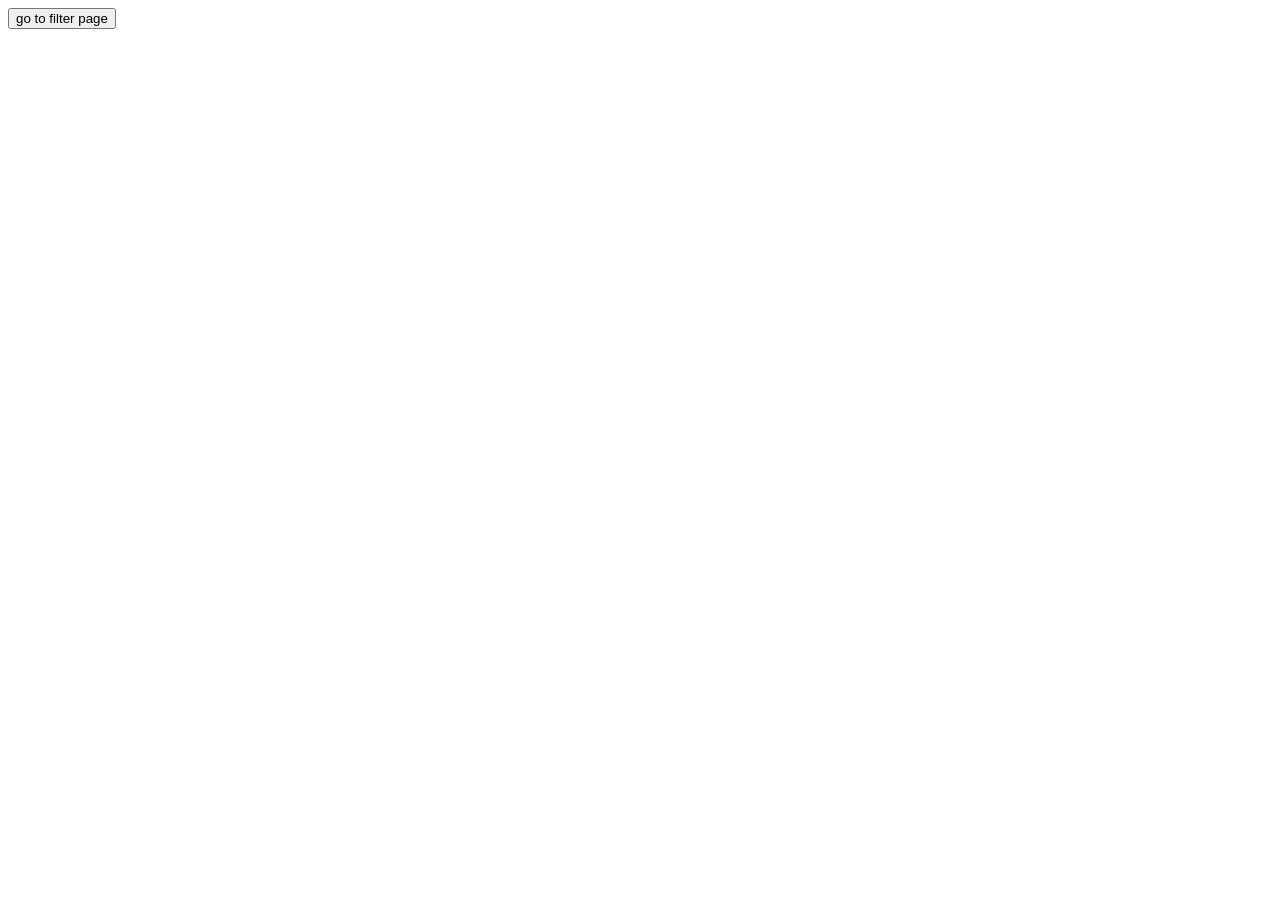
==== events.html @ e4e0247c "Complete Meetup main page" ====
<!doctype html>
<html lang="en">
  <head>
    <meta charset="UTF-8" />
    <meta name="viewport" content="width=device-width, initial-scale=1.0" />
    <title>Main Page</title>
  </head>
  <body>
    <!-- <a href="/filterPage.html">Go to filter page</a> -->
    <button>go to filter page</button>
    <script src="scripts/script.js"></script>
  </body>
</html>
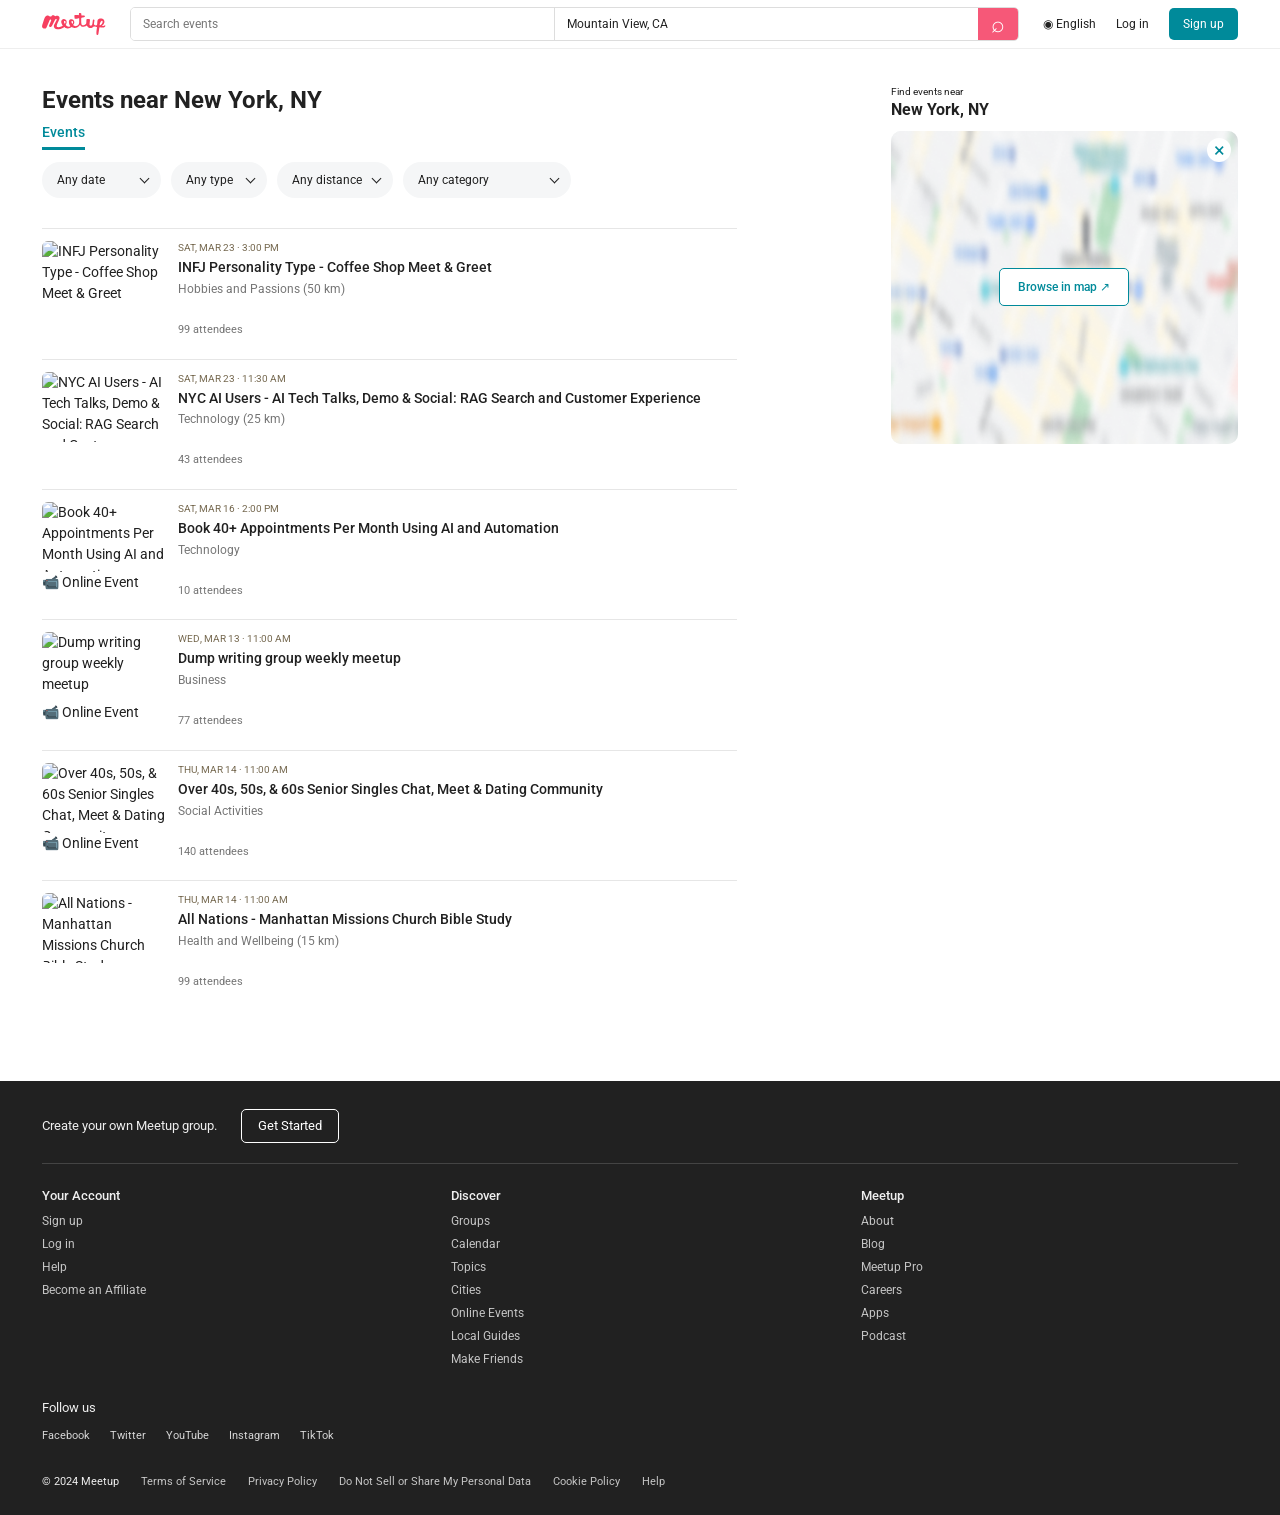
==== commit a0935c2f: "Fix events page and restore event cards" ====
--- a/events.html
+++ b/events.html
@@ -3,11 +3,226 @@
   <head>
     <meta charset="UTF-8" />
     <meta name="viewport" content="width=device-width, initial-scale=1.0" />
-    <title>Main Page</title>
+
+    <title>Events near New York, NY | Meetup</title>
+
+    <!-- Google Fonts -->
+    <link rel="preconnect" href="https://fonts.googleapis.com" />
+    <link rel="preconnect" href="https://fonts.gstatic.com" crossorigin />
+
+    <link
+      href="https://fonts.googleapis.com/css2?family=Roboto:wght@400;500;700&display=swap"
+      rel="stylesheet"
+    />
+
+    <!-- CSS -->
+    <link rel="stylesheet" href="./styles/events.css" />
   </head>
+
   <body>
-    <!-- <a href="/filterPage.html">Go to filter page</a> -->
-    <button>go to filter page</button>
-    <script src="scripts/script.js"></script>
+    <!-- HEADER -->
+
+    <header class="header">
+      <div class="header__container">
+        <a href="./index.html" class="header__logo">
+          <img src="./images/page1/Logo.svg" alt="Meetup" />
+        </a>
+
+        <form class="header__search" role="search">
+          <label class="search__field">
+            <span class="visually-hidden">Search events</span>
+            <input type="search" name="search" placeholder="Search events" />
+          </label>
+
+          <label class="search__field search__field--location">
+            <span class="visually-hidden">Location</span>
+            <input type="text" name="location" value="Mountain View, CA" />
+          </label>
+
+          <button class="search__button" type="submit" aria-label="Search">
+            ⌕
+          </button>
+        </form>
+
+        <nav class="header__actions" aria-label="User navigation">
+          <button class="header__language" type="button">◉ English</button>
+          <a href="#" class="header__login">Log in</a>
+          <a href="#" class="header__signup">Sign up</a>
+        </nav>
+      </div>
+    </header>
+
+    <!-- MAIN -->
+
+    <main class="events-page">
+      <div class="events-layout">
+        <!-- EVENTS CONTENT -->
+
+        <section class="events-content" aria-labelledby="events-title">
+          <h1 id="events-title">Events near New York, NY</h1>
+
+          <a href="#events-list" class="events-content__tab">Events</a>
+
+          <!-- FILTERS -->
+
+          <form class="filters" id="events-filters">
+            <label class="filter">
+              <span class="visually-hidden">Filter by date</span>
+
+              <select name="date" id="filter-date">
+                <option value="any">Any date</option>
+                <option value="today">Today</option>
+                <option value="tomorrow">Tomorrow</option>
+                <option value="week">This week</option>
+                <option value="weekend">This weekend</option>
+              </select>
+            </label>
+
+            <label class="filter">
+              <span class="visually-hidden">Filter by event type</span>
+
+              <select name="type" id="filter-type">
+                <option value="any">Any type</option>
+                <option value="in-person">In person</option>
+                <option value="online">Online</option>
+              </select>
+            </label>
+
+            <label class="filter">
+              <span class="visually-hidden">Filter by distance</span>
+
+              <select name="distance" id="filter-distance">
+                <option value="any">Any distance</option>
+                <option value="5">Up to 5 km</option>
+                <option value="10">Up to 10 km</option>
+                <option value="25">Up to 25 km</option>
+                <option value="50">Up to 50 km</option>
+              </select>
+            </label>
+
+            <label class="filter">
+              <span class="visually-hidden">Filter by category</span>
+
+              <select name="category" id="filter-category">
+                <option value="any">Any category</option>
+                <option value="Hobbies and Passions">
+                  Hobbies and Passions
+                </option>
+                <option value="Technology">Technology</option>
+                <option value="Social Activities">Social Activities</option>
+                <option value="Business">Business</option>
+                <option value="Health and Wellbeing">
+                  Health and Wellbeing
+                </option>
+              </select>
+            </label>
+          </form>
+
+          <!-- EVENT CARDS: GENERATED BY JAVASCRIPT -->
+
+          <div class="events-list" id="events-list"></div>
+
+          <p id="no-events" class="events-list__empty" hidden>
+            No events found. Try changing your filters.
+          </p>
+        </section>
+
+        <!-- MAP -->
+
+        <aside class="events-map" aria-label="Map">
+          <p class="events-map__eyebrow">Find events near</p>
+
+          <h2>New York, NY</h2>
+
+          <div class="events-map__preview">
+            <img
+              src="./images/page2/map-thumbnail.png.png"
+              alt="Map showing the event area"
+            />
+
+            <button
+              class="events-map__close"
+              type="button"
+              aria-label="Close map"
+            >
+              ×
+            </button>
+
+            <button class="events-map__browse" type="button">
+              Browse in map ↗
+            </button>
+          </div>
+        </aside>
+      </div>
+    </main>
+
+    <!-- FOOTER -->
+
+    <footer class="footer">
+      <div class="footer__container">
+        <div class="footer__top">
+          <p>Create your own Meetup group.</p>
+          <a href="#" class="footer__button">Get Started</a>
+        </div>
+
+        <div class="footer__divider"></div>
+
+        <div class="footer__columns">
+          <div class="footer__column">
+            <h2>Your Account</h2>
+            <a href="#">Sign up</a>
+            <a href="#">Log in</a>
+            <a href="#">Help</a>
+            <a href="#">Become an Affiliate</a>
+          </div>
+
+          <div class="footer__column">
+            <h2>Discover</h2>
+            <a href="#">Groups</a>
+            <a href="#">Calendar</a>
+            <a href="#">Topics</a>
+            <a href="#">Cities</a>
+            <a href="#">Online Events</a>
+            <a href="#">Local Guides</a>
+            <a href="#">Make Friends</a>
+          </div>
+
+          <div class="footer__column">
+            <h2>Meetup</h2>
+            <a href="#">About</a>
+            <a href="#">Blog</a>
+            <a href="#">Meetup Pro</a>
+            <a href="#">Careers</a>
+            <a href="#">Apps</a>
+            <a href="#">Podcast</a>
+          </div>
+        </div>
+
+        <div class="footer__social">
+          <p>Follow us</p>
+
+          <div class="footer__social-links">
+            <a href="#" aria-label="Facebook">Facebook</a>
+            <a href="#" aria-label="Twitter">Twitter</a>
+            <a href="#" aria-label="YouTube">YouTube</a>
+            <a href="#" aria-label="Instagram">Instagram</a>
+            <a href="#" aria-label="TikTok">TikTok</a>
+          </div>
+        </div>
+
+        <div class="footer__legal">
+          <span>© 2024 Meetup</span>
+          <a href="#">Terms of Service</a>
+          <a href="#">Privacy Policy</a>
+          <a href="#">Do Not Sell or Share My Personal Data</a>
+          <a href="#">Cookie Policy</a>
+          <a href="#">Help</a>
+        </div>
+      </div>
+    </footer>
+
+    <!-- JAVASCRIPT -->
+
+    <script src="./scripts/script.js"></script>
   </body>
 </html>
--- a/styles/events.css
+++ b/styles/events.css
@@ -0,0 +1,924 @@
+/* =====================================================
+   RESET
+===================================================== */
+
+* {
+  box-sizing: border-box;
+  margin: 0;
+  padding: 0;
+}
+
+:root {
+  --color-text: #212121;
+  --color-muted: #757575;
+  --color-primary: #008a9a;
+  --color-pink: #f65878;
+  --color-light: #f2f8f9;
+  --color-border: #e6e6e6;
+  --color-footer: #212121;
+
+  --container-width: 1196px;
+}
+
+html {
+  scroll-behavior: smooth;
+}
+
+body {
+  font-family: "Roboto", sans-serif;
+  color: var(--color-text);
+  background-color: #ffffff;
+  font-size: 14px;
+  line-height: 1.5;
+}
+
+button,
+input,
+select {
+  font: inherit;
+}
+
+button,
+a,
+select {
+  -webkit-tap-highlight-color: transparent;
+}
+
+a {
+  color: inherit;
+  text-decoration: none;
+}
+
+button {
+  cursor: pointer;
+}
+
+img {
+  display: block;
+  max-width: 100%;
+}
+
+.visually-hidden {
+  position: absolute;
+  width: 1px;
+  height: 1px;
+  padding: 0;
+  margin: -1px;
+  overflow: hidden;
+  clip: rect(0, 0, 0, 0);
+  white-space: nowrap;
+  border: 0;
+}
+
+/* =====================================================
+   HEADER
+===================================================== */
+
+.header {
+  width: 100%;
+  border-bottom: 1px solid #eeeeee;
+  background-color: #ffffff;
+}
+
+.header__container {
+  width: min(var(--container-width), calc(100% - 48px));
+  min-height: 48px;
+  margin: 0 auto;
+
+  display: flex;
+  align-items: center;
+  justify-content: space-between;
+  gap: 24px;
+}
+
+.header__logo {
+  display: flex;
+  align-items: center;
+  flex-shrink: 0;
+}
+
+.header__logo img {
+  width: 64px;
+  height: auto;
+  object-fit: contain;
+}
+
+.header__search {
+  display: flex;
+  align-items: stretch;
+
+  width: min(100%, 440px);
+  height: 34px;
+
+  border: 1px solid #dddddd;
+  border-radius: 5px;
+  overflow: hidden;
+
+  flex: 1;
+}
+
+.search__field {
+  display: flex;
+  align-items: center;
+
+  min-width: 0;
+  flex: 1;
+}
+
+.search__field--location {
+  border-left: 1px solid #dddddd;
+}
+
+.search__field input {
+  width: 100%;
+  min-width: 0;
+  height: 100%;
+
+  padding: 0 12px;
+
+  border: none;
+  outline: none;
+
+  background-color: #ffffff;
+  color: var(--color-text);
+
+  font-size: 12px;
+}
+
+.search__field input::placeholder {
+  color: #777777;
+}
+
+.search__button {
+  width: 40px;
+  flex-shrink: 0;
+
+  border: none;
+  background-color: var(--color-pink);
+  color: #ffffff;
+
+  font-size: 23px;
+  line-height: 1;
+}
+
+.header__actions {
+  display: flex;
+  align-items: center;
+  gap: 20px;
+
+  flex-shrink: 0;
+  font-size: 12px;
+}
+
+.header__language {
+  border: none;
+  background: transparent;
+  color: var(--color-text);
+  white-space: nowrap;
+}
+
+.header__login {
+  white-space: nowrap;
+}
+
+.header__signup {
+  padding: 7px 14px;
+
+  border-radius: 5px;
+  background-color: var(--color-primary);
+  color: #ffffff;
+
+  white-space: nowrap;
+}
+
+/* =====================================================
+   MAIN LAYOUT
+===================================================== */
+
+.events-page {
+  width: 100%;
+}
+
+.events-layout {
+  width: min(var(--container-width), calc(100% - 48px));
+  margin: 0 auto;
+  padding: 36px 0 70px;
+
+  display: grid;
+  grid-template-columns: minmax(0, 2fr) minmax(220px, 1fr);
+  align-items: start;
+  column-gap: clamp(48px, 12vw, 155px);
+}
+
+.events-content {
+  min-width: 0;
+}
+
+.events-content h1 {
+  margin-bottom: 6px;
+
+  font-size: 24px;
+  font-weight: 700;
+  line-height: 1.3;
+}
+
+.events-content__tab {
+  display: inline-block;
+
+  margin-bottom: 12px;
+  padding-bottom: 4px;
+
+  border-bottom: 3px solid var(--color-primary);
+  color: var(--color-primary);
+
+  font-size: 14px;
+  font-weight: 500;
+}
+
+/* =====================================================
+   FILTERS
+===================================================== */
+
+.filters {
+  display: flex;
+  flex-wrap: wrap;
+  align-items: center;
+  gap: 10px;
+
+  margin-bottom: 30px;
+}
+
+.filter {
+  position: relative;
+  display: block;
+}
+
+.filter select {
+  min-height: 36px;
+  max-width: 100%;
+
+  padding: 0 30px 0 14px;
+
+  appearance: none;
+  -webkit-appearance: none;
+
+  border: 1px solid transparent;
+  border-radius: 22px;
+
+  background-color: #f5f6f7;
+  color: var(--color-text);
+
+  font-size: 12px;
+  cursor: pointer;
+}
+
+.filter::after {
+  content: "";
+
+  position: absolute;
+  top: 13px;
+  right: 13px;
+
+  width: 6px;
+  height: 6px;
+
+  border-right: 1.5px solid currentColor;
+  border-bottom: 1.5px solid currentColor;
+
+  transform: rotate(45deg);
+  pointer-events: none;
+}
+
+.filter select:focus-visible {
+  outline: 2px solid var(--color-primary);
+  outline-offset: 2px;
+}
+
+/* =====================================================
+   EVENT LIST
+===================================================== */
+
+.events-list {
+  width: 100%;
+}
+
+.event-card {
+  display: grid;
+  grid-template-columns: 124px minmax(0, 1fr);
+  align-items: start;
+  gap: 12px;
+
+  min-width: 0;
+  padding: 12px 0 20px;
+
+  border-top: 1px solid var(--color-border);
+}
+
+.event-card[hidden] {
+  display: none !important;
+}
+
+.event-card__image-wrapper {
+  position: relative;
+
+  width: 124px;
+  height: 70px;
+
+  flex-shrink: 0;
+}
+
+.event-card__image {
+  width: 100%;
+  height: 100%;
+
+  object-fit: cover;
+
+  border-radius: 6px;
+}
+
+.event-card__content {
+  position: relative;
+  min-width: 0;
+}
+
+.event-card__date {
+  margin-bottom: 3px;
+
+  color: #75684f;
+
+  font-size: 10px;
+  line-height: 1.4;
+  text-transform: uppercase;
+}
+
+.event-card h2 {
+  margin-bottom: 3px;
+
+  font-size: 14px;
+  font-weight: 500;
+  line-height: 1.35;
+
+  overflow-wrap: anywhere;
+}
+
+.event-card__category {
+  color: var(--color-muted);
+  font-size: 12px;
+  line-height: 1.5;
+}
+
+.event-card__attendees {
+  margin-top: 24px;
+
+  color: var(--color-muted);
+  font-size: 11px;
+}
+
+.event-card__spots {
+  color: #e83d62;
+}
+
+/* =====================================================
+   ONLINE EVENT BADGE
+===================================================== */
+
+.online-badge {
+  position: absolute;
+  top: 4px;
+  left: 4px;
+  z-index: 2;
+
+  display: inline-flex;
+  align-items: center;
+  gap: 4px;
+
+  padding: 2px 5px;
+
+  background-color: #ffffff;
+  color: #555555;
+
+  border: 1px solid #dddddd;
+  border-radius: 3px;
+
+  font-size: 10px;
+  font-weight: 400;
+  line-height: 1.2;
+
+  white-space: nowrap;
+}
+
+.online-badge__icon {
+  display: block;
+
+  width: 12px;
+  height: 12px;
+
+  flex-shrink: 0;
+}
+
+/* =====================================================
+   EMPTY RESULTS
+===================================================== */
+
+.events-list__empty {
+  padding: 24px 0;
+
+  color: var(--color-muted);
+  font-size: 14px;
+}
+
+/* =====================================================
+   MAP
+===================================================== */
+
+.events-map {
+  min-width: 0;
+}
+
+.events-map__eyebrow {
+  margin-bottom: 1px;
+
+  font-size: 10px;
+  line-height: 1.4;
+}
+
+.events-map h2 {
+  margin-bottom: 10px;
+
+  font-size: 16px;
+  font-weight: 700;
+  line-height: 1.3;
+}
+
+.events-map__preview {
+  position: relative;
+
+  width: 100%;
+  aspect-ratio: 1 / 0.9;
+
+  overflow: hidden;
+  border-radius: 10px;
+
+  background-color: #f2f5f5;
+}
+
+.events-map__preview > img {
+  width: 100%;
+  height: 100%;
+
+  object-fit: cover;
+}
+
+.events-map__close {
+  position: absolute;
+  top: 7px;
+  right: 7px;
+
+  display: flex;
+  align-items: center;
+  justify-content: center;
+
+  width: 24px;
+  height: 24px;
+
+  border: none;
+  border-radius: 50%;
+
+  background-color: #ffffff;
+  color: var(--color-primary);
+
+  font-size: 20px;
+  line-height: 1;
+}
+
+.events-map__browse {
+  position: absolute;
+  top: 50%;
+  left: 50%;
+
+  transform: translate(-50%, -50%);
+
+  min-width: 130px;
+  padding: 9px 12px;
+
+  border: 1px solid var(--color-primary);
+  border-radius: 5px;
+
+  background-color: #ffffff;
+  color: var(--color-primary);
+
+  font-size: 12px;
+  font-weight: 500;
+  white-space: nowrap;
+}
+
+.events-map__browse:hover {
+  background-color: var(--color-light);
+}
+
+/* =====================================================
+   FOOTER
+===================================================== */
+
+.footer {
+  width: 100%;
+  padding: 28px 0 24px;
+
+  background-color: var(--color-footer);
+  color: #eeeeee;
+}
+
+.footer__container {
+  width: min(var(--container-width), calc(100% - 48px));
+  margin: 0 auto;
+}
+
+.footer__top {
+  display: flex;
+  align-items: center;
+  gap: 24px;
+
+  padding-bottom: 20px;
+
+  font-size: 13px;
+}
+
+.footer__button {
+  display: inline-flex;
+  align-items: center;
+  justify-content: center;
+
+  min-height: 34px;
+  padding: 0 16px;
+
+  border: 1px solid #ffffff;
+  border-radius: 5px;
+
+  color: #ffffff;
+  white-space: nowrap;
+}
+
+.footer__button:hover {
+  background-color: #333333;
+}
+
+.footer__divider {
+  height: 1px;
+  margin-bottom: 22px;
+
+  background-color: #444444;
+}
+
+.footer__columns {
+  display: grid;
+  grid-template-columns: repeat(3, minmax(0, 1fr));
+  gap: 32px;
+}
+
+.footer__column {
+  display: flex;
+  flex-direction: column;
+  align-items: flex-start;
+  gap: 5px;
+
+  font-size: 12px;
+}
+
+.footer__column h2 {
+  margin-bottom: 2px;
+
+  font-size: 13px;
+  font-weight: 500;
+}
+
+.footer__column a {
+  color: #c5c5c5;
+}
+
+.footer__column a:hover {
+  color: #ffffff;
+}
+
+.footer__social {
+  margin-top: 30px;
+}
+
+.footer__social > p {
+  margin-bottom: 10px;
+
+  font-size: 13px;
+}
+
+.footer__social-links {
+  display: flex;
+  flex-wrap: wrap;
+  gap: 20px;
+}
+
+.footer__social-links a {
+  color: #d5d5d5;
+  font-size: 11px;
+}
+
+.footer__social-links a:hover {
+  color: #ffffff;
+}
+
+.footer__legal {
+  display: flex;
+  flex-wrap: wrap;
+  align-items: center;
+  gap: 14px 22px;
+
+  margin-top: 30px;
+
+  color: #c5c5c5;
+  font-size: 11px;
+}
+
+.footer__legal span {
+  color: #eeeeee;
+}
+
+/* =====================================================
+   TABLET
+===================================================== */
+
+@media (max-width: 900px) {
+  .header__container {
+    gap: 14px;
+  }
+
+  .header__actions {
+    gap: 12px;
+  }
+
+  .events-layout {
+    grid-template-columns: minmax(0, 1.7fr) minmax(180px, 1fr);
+    column-gap: 32px;
+  }
+
+  .event-card {
+    grid-template-columns: 110px minmax(0, 1fr);
+    gap: 10px;
+  }
+
+  .event-card__image-wrapper {
+    width: 110px;
+    height: 68px;
+  }
+}
+
+/* =====================================================
+   MOBILE
+===================================================== */
+
+@media (max-width: 600px) {
+  body {
+    font-size: 14px;
+  }
+
+  /* HEADER */
+
+  .header__container {
+    width: calc(100% - 28px);
+    min-height: auto;
+
+    display: grid;
+    grid-template-columns: auto 1fr;
+    gap: 12px;
+
+    padding: 12px 0;
+  }
+
+  .header__logo img {
+    width: 65px;
+  }
+
+  .header__actions {
+    justify-content: flex-end;
+    gap: 12px;
+
+    font-size: 11px;
+  }
+
+  .header__language {
+    font-size: 11px;
+  }
+
+  .header__signup {
+    padding: 6px 9px;
+  }
+
+  .header__search {
+    grid-column: 1 / -1;
+    grid-row: 2;
+
+    width: 100%;
+    max-width: none;
+    height: 38px;
+  }
+
+  .search__field input {
+    padding: 0 9px;
+    font-size: 12px;
+  }
+
+  .search__button {
+    width: 40px;
+  }
+
+  /* MAIN */
+
+  .events-layout {
+    width: calc(100% - 28px);
+
+    display: flex;
+    flex-direction: column;
+    gap: 28px;
+
+    padding: 24px 0 40px;
+  }
+
+  .events-content {
+    width: 100%;
+  }
+
+  .events-content h1 {
+    margin-bottom: 8px;
+    font-size: 23px;
+  }
+
+  .events-content__tab {
+    margin-bottom: 12px;
+  }
+
+  /* FILTERS */
+
+  .filters {
+    gap: 8px;
+    margin-bottom: 22px;
+  }
+
+  .filter select {
+    min-height: 35px;
+    padding-left: 11px;
+    padding-right: 25px;
+
+    font-size: 11px;
+  }
+
+  .filter::after {
+    right: 10px;
+  }
+
+  /* EVENT CARDS */
+
+  .event-card {
+    grid-template-columns: 104px minmax(0, 1fr);
+    gap: 10px;
+
+    padding: 12px 0 18px;
+  }
+
+  .event-card__image-wrapper {
+    width: 104px;
+    height: 76px;
+  }
+
+  .event-card__date {
+    font-size: 9px;
+  }
+
+  .event-card h2 {
+    font-size: 12px;
+    line-height: 1.4;
+  }
+
+  .event-card__category {
+    font-size: 11px;
+  }
+
+  .event-card__attendees {
+    margin-top: 18px;
+    font-size: 10px;
+  }
+
+  .online-badge {
+    top: 4px;
+    left: 4px;
+
+    gap: 3px;
+    padding: 2px 4px;
+
+    font-size: 9px;
+  }
+
+  .online-badge__icon {
+    width: 11px;
+    height: 11px;
+  }
+
+  /* MAP */
+
+  .events-map {
+    width: 100%;
+  }
+
+  .events-map h2 {
+    font-size: 16px;
+  }
+
+  .events-map__preview {
+    max-width: 100%;
+    aspect-ratio: 1.7 / 1;
+  }
+
+  /* FOOTER */
+
+  .footer {
+    padding: 24px 0;
+  }
+
+  .footer__container {
+    width: calc(100% - 28px);
+  }
+
+  .footer__top {
+    align-items: flex-start;
+    flex-wrap: wrap;
+    gap: 12px;
+
+    font-size: 12px;
+  }
+
+  .footer__columns {
+    grid-template-columns: repeat(2, minmax(0, 1fr));
+    gap: 24px 16px;
+  }
+
+  .footer__column {
+    font-size: 12px;
+  }
+
+  .footer__social {
+    margin-top: 28px;
+  }
+
+  .footer__social-links {
+    gap: 14px;
+  }
+
+  .footer__legal {
+    gap: 12px 16px;
+    margin-top: 24px;
+
+    font-size: 10px;
+  }
+}
+
+/* =====================================================
+   SMALL MOBILE
+===================================================== */
+
+@media (max-width: 360px) {
+  .header__container {
+    width: calc(100% - 20px);
+  }
+
+  .header__actions {
+    gap: 8px;
+  }
+
+  .events-layout {
+    width: calc(100% - 20px);
+  }
+
+  .filters {
+    gap: 6px;
+  }
+
+  .filter select {
+    padding-left: 9px;
+    padding-right: 22px;
+    font-size: 10px;
+  }
+
+  .filter::after {
+    right: 8px;
+  }
+
+  .event-card {
+    grid-template-columns: 90px minmax(0, 1fr);
+    gap: 8px;
+  }
+
+  .event-card__image-wrapper {
+    width: 90px;
+    height: 68px;
+  }
+
+  .footer__container {
+    width: calc(100% - 20px);
+  }
+}
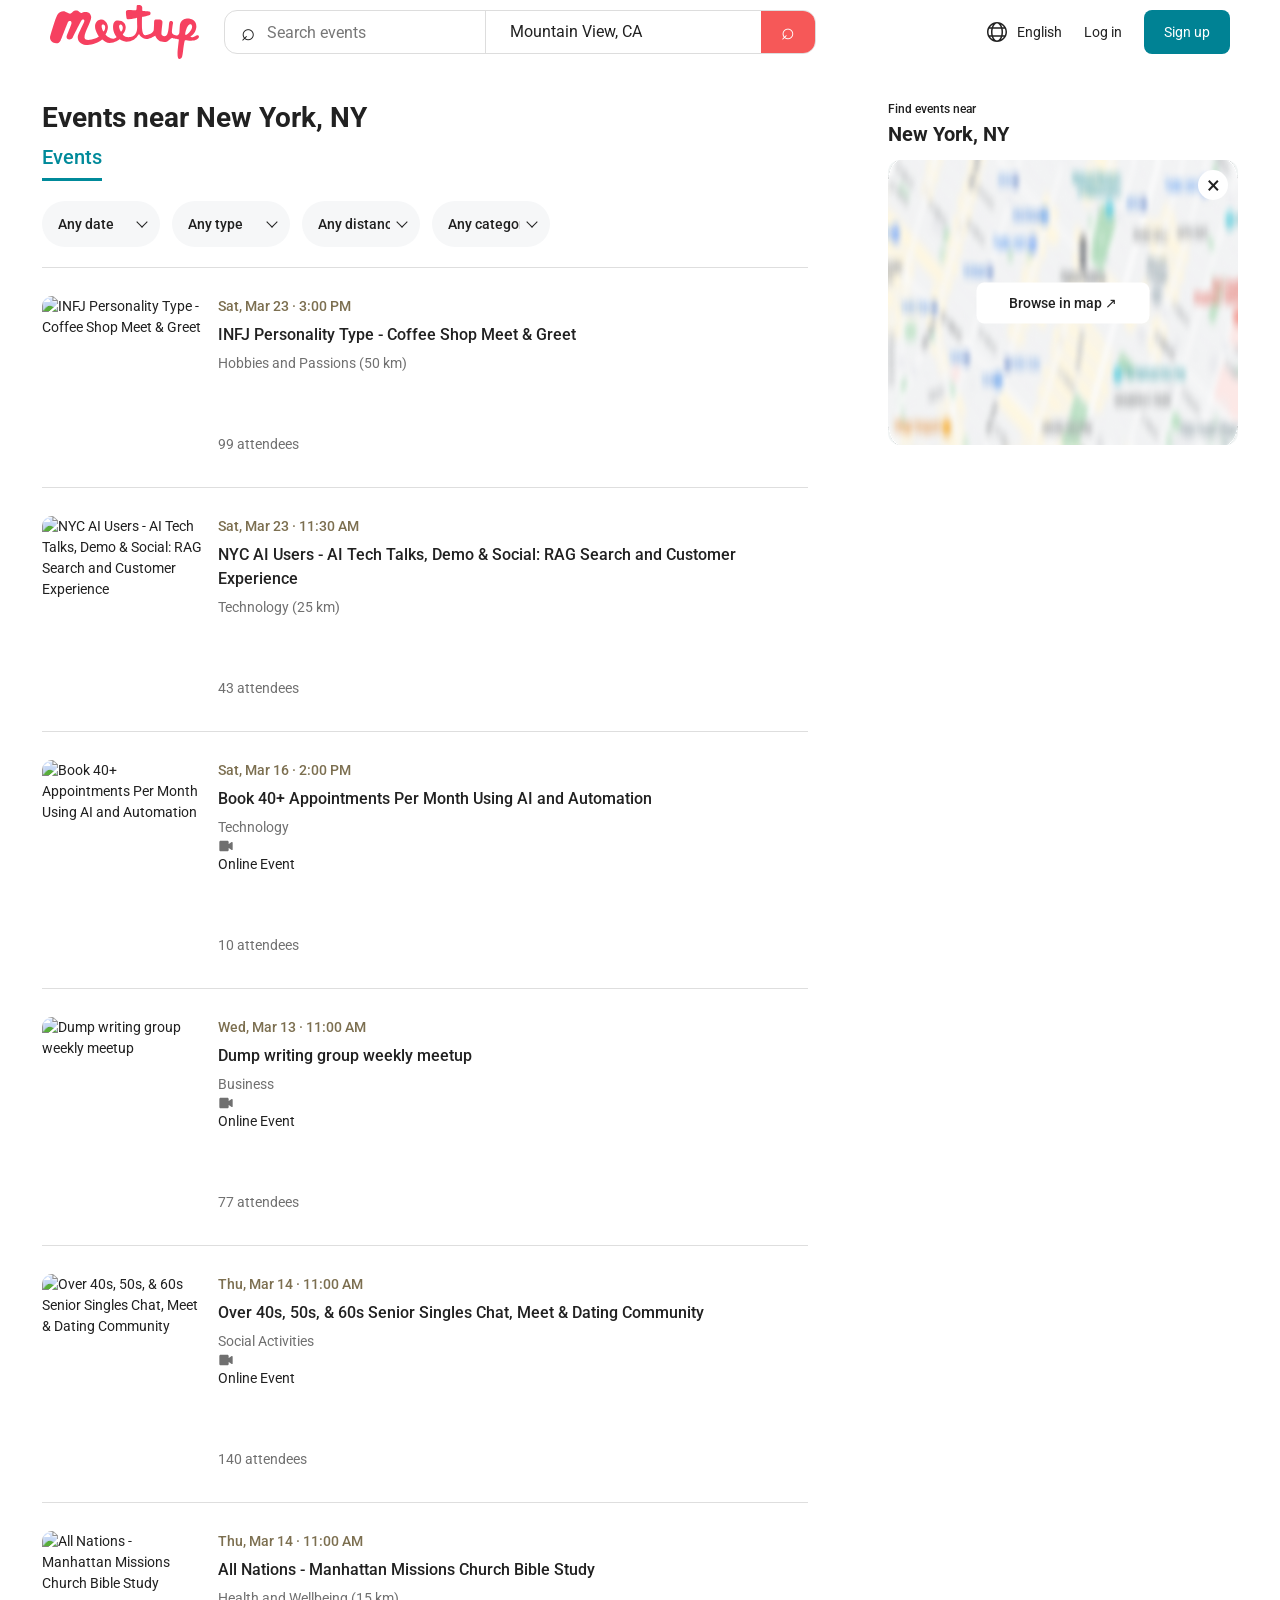
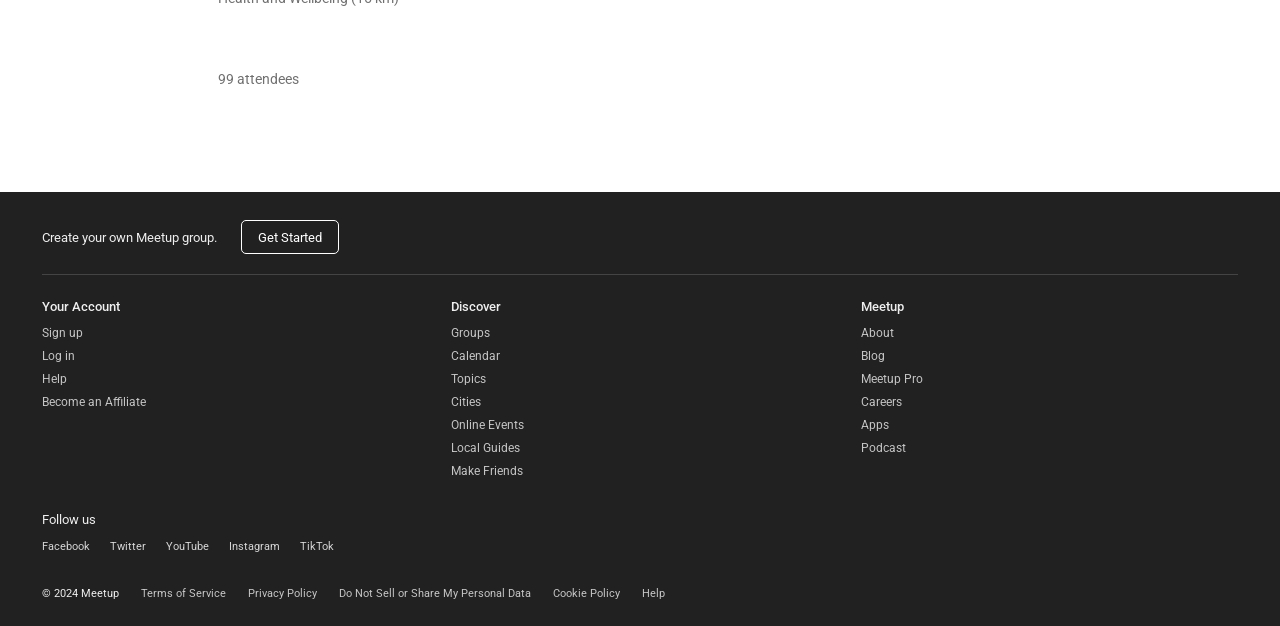
==== commit f3d4ab11: "Fix event filters and responsive layout" ====
--- a/events.html
+++ b/events.html
@@ -20,42 +20,49 @@
   </head>
 
   <body>
-    <!-- HEADER -->
+    <!-- =====================================================
+     HEADER
+====================================================== -->
 
     <header class="header">
-      <div class="header__container">
-        <a href="./index.html" class="header__logo">
+      <div class="container header__container">
+        <!-- Logo -->
+        <a href="./index.html" class="logo">
           <img src="./images/page1/Logo.svg" alt="Meetup" />
         </a>
 
-        <form class="header__search" role="search">
-          <label class="search__field">
-            <span class="visually-hidden">Search events</span>
-            <input type="search" name="search" placeholder="Search events" />
-          </label>
-
-          <label class="search__field search__field--location">
-            <span class="visually-hidden">Location</span>
-            <input type="text" name="location" value="Mountain View, CA" />
-          </label>
-
-          <button class="search__button" type="submit" aria-label="Search">
+        <!-- Search -->
+        <div class="search">
+          <div class="search__events">
+            <span class="search__icon">⌕</span>
+            <input type="text" placeholder="Search events" />
+          </div>
+
+          <div class="search__location">Mountain View, CA</div>
+
+          <button class="search__button" type="button" aria-label="Search">
             ⌕
           </button>
-        </form>
-
-        <nav class="header__actions" aria-label="User navigation">
-          <button class="header__language" type="button">◉ English</button>
-          <a href="#" class="header__login">Log in</a>
-          <a href="#" class="header__signup">Sign up</a>
-        </nav>
+        </div>
+
+        <!-- Header actions -->
+        <div class="header__actions">
+          <button class="header__language" type="button">
+            <img src="./images/icons/World.svg" alt="" class="header__globe" />
+            <span>English</span>
+          </button>
+
+          <button class="login" type="button">Log in</button>
+
+          <a href="./events.html" class="signup">Sign up</a>
+        </div>
       </div>
     </header>
-
     <!-- MAIN -->
 
     <main class="events-page">
       <div class="events-layout">
+        
         <!-- EVENTS CONTENT -->
 
         <section class="events-content" aria-labelledby="events-title">
--- a/styles/events.css
+++ b/styles/events.css
@@ -76,120 +76,217 @@
 
 .header {
   width: 100%;
-  border-bottom: 1px solid #eeeeee;
-  background-color: #ffffff;
+  min-height: 64px;
+  background: #ffffff;
+  border-bottom: none;
 }
 
 .header__container {
-  width: min(var(--container-width), calc(100% - 48px));
-  min-height: 48px;
+  width: calc(100% - 100px);
+  max-width: 1412px;
+  min-height: 64px;
   margin: 0 auto;
 
   display: flex;
   align-items: center;
-  justify-content: space-between;
-  gap: 24px;
-}
-
-.header__logo {
+  gap: 0;
+}
+/* LOGO */
+
+.logo {
   display: flex;
   align-items: center;
   flex-shrink: 0;
-}
-
-.header__logo img {
-  width: 64px;
+  margin-right: 24px;
+}
+
+.logo img {
+  display: block;
+  width: 150px;
   height: auto;
   object-fit: contain;
 }
 
-.header__search {
+/* SEARCH */
+
+.search {
   display: flex;
   align-items: stretch;
 
-  width: min(100%, 440px);
-  height: 34px;
+  flex: 0 0 592px;
+  width: 592px;
+  max-width: 592px;
+  min-width: 0;
+  height: 44px;
+  margin-right: auto;
 
   border: 1px solid #dddddd;
-  border-radius: 5px;
+  border-radius: 13px;
   overflow: hidden;
 
+  background: #ffffff;
+}
+
+/* Search input */
+
+.search__events {
+  display: flex;
+  align-items: center;
+
   flex: 1;
-}
-
-.search__field {
-  display: flex;
-  align-items: center;
-
   min-width: 0;
-  flex: 1;
-}
-
-.search__field--location {
-  border-left: 1px solid #dddddd;
-}
-
-.search__field input {
+  padding: 0 16px;
+  gap: 12px;
+}
+
+.search__icon {
+  flex-shrink: 0;
+  font-size: 24px;
+  line-height: 1;
+}
+
+.search__events input {
   width: 100%;
   min-width: 0;
   height: 100%;
 
-  padding: 0 12px;
-
+  padding: 0;
   border: none;
   outline: none;
 
-  background-color: #ffffff;
-  color: var(--color-text);
-
-  font-size: 12px;
-}
-
-.search__field input::placeholder {
+  font-family: inherit;
+  font-size: 16px;
+  color: #222222;
+  background: transparent;
+}
+
+.search__events input::placeholder {
   color: #777777;
 }
 
+/* Location */
+
+.search__location {
+  display: flex;
+  align-items: center;
+
+  flex: 1;
+  min-width: 0;
+  padding: 0 24px;
+
+  border-left: 1px solid #dddddd;
+
+  font-size: 16px;
+  white-space: nowrap;
+}
+
+/* Pink search button */
+
 .search__button {
-  width: 40px;
+  display: flex;
+  align-items: center;
+  justify-content: center;
+
+  flex: 0 0 54px;
+  width: 54px;
+  height: 100%;
+
+  padding: 0;
+  border: none;
+  border-radius: 0;
+
+  background-color: #f65858;
+  color: #ffffff;
+
+  font-size: 23px;
+  cursor: pointer;
+}
+
+/* HEADER ACTIONS */
+
+.header__actions {
+  display: flex;
+  align-items: center;
+  justify-content: flex-end;
+
+  gap: 22px;
   flex-shrink: 0;
-
+}
+
+/* Language */
+
+.header__language {
+  display: flex;
+  align-items: center;
+  gap: 8px;
+
+  padding: 0;
   border: none;
-  background-color: var(--color-pink);
+
+  background: transparent;
+  color: #222222;
+
+  font-family: inherit;
+  font-size: 14px;
+  white-space: nowrap;
+  cursor: pointer;
+}
+
+.header__globe {
+  display: block;
+  width: 24px;
+  height: 24px;
+  object-fit: contain;
+}
+
+/* Login */
+
+.login {
+  padding: 0;
+  border: none;
+
+  background: transparent;
+  color: #222222;
+
+  font-family: inherit;
+  font-size: 14px;
+  white-space: nowrap;
+  cursor: pointer;
+}
+
+/* Sign up */
+
+.signup {
+  display: flex;
+  align-items: center;
+  justify-content: center;
+
+  min-height: 44px;
+  padding: 0 20px;
+
+  border: none;
+  border-radius: 8px;
+
+  background-color: #008294;
   color: #ffffff;
 
-  font-size: 23px;
-  line-height: 1;
-}
-
-.header__actions {
-  display: flex;
-  align-items: center;
-  gap: 20px;
-
-  flex-shrink: 0;
-  font-size: 12px;
-}
-
-.header__language {
-  border: none;
-  background: transparent;
-  color: var(--color-text);
+  font-family: inherit;
+  font-size: 14px;
+  text-decoration: none;
   white-space: nowrap;
 }
 
-.header__login {
-  white-space: nowrap;
-}
-
-.header__signup {
-  padding: 7px 14px;
-
-  border-radius: 5px;
-  background-color: var(--color-primary);
-  color: #ffffff;
-
-  white-space: nowrap;
-}
+/* HOVER */
+
+.search__button:hover {
+  background-color: #e74757;
+}
+
+.signup:hover {
+  background-color: #006d7c;
+}
+
+/* RESPONSIVE */
 
 /* =====================================================
    MAIN LAYOUT
@@ -200,24 +297,28 @@
 }
 
 .events-layout {
-  width: min(var(--container-width), calc(100% - 48px));
+  width: min(1196px, calc(100% - 48px));
   margin: 0 auto;
   padding: 36px 0 70px;
 
   display: grid;
-  grid-template-columns: minmax(0, 2fr) minmax(220px, 1fr);
+  grid-template-columns: minmax(0, 1fr) 350px;
   align-items: start;
-  column-gap: clamp(48px, 12vw, 155px);
+  column-gap: 80px;
 }
 
 .events-content {
   min-width: 0;
 }
 
+/* =====================================================
+   EVENTS TITLE
+===================================================== */
+
 .events-content h1 {
-  margin-bottom: 6px;
-
-  font-size: 24px;
+  margin: 0 0 8px;
+
+  font-size: 28px;
   font-weight: 700;
   line-height: 1.3;
 }
@@ -225,14 +326,15 @@
 .events-content__tab {
   display: inline-block;
 
-  margin-bottom: 12px;
-  padding-bottom: 4px;
+  margin-bottom: 20px;
+  padding-bottom: 8px;
 
   border-bottom: 3px solid var(--color-primary);
   color: var(--color-primary);
 
-  font-size: 14px;
+  font-size: 20px;
   font-weight: 500;
+  line-height: 1.3;
 }
 
 /* =====================================================
@@ -243,32 +345,36 @@
   display: flex;
   flex-wrap: wrap;
   align-items: center;
-  gap: 10px;
-
-  margin-bottom: 30px;
+  gap: 12px;
+
+  margin-bottom: 20px;
 }
 
 .filter {
   position: relative;
   display: block;
+  flex-shrink: 0;
 }
 
 .filter select {
-  min-height: 36px;
-  max-width: 100%;
-
-  padding: 0 30px 0 14px;
+  width: 118px;
+  height: 46px;
+
+  padding: 0 30px 0 16px;
 
   appearance: none;
   -webkit-appearance: none;
 
-  border: 1px solid transparent;
-  border-radius: 22px;
-
-  background-color: #f5f6f7;
-  color: var(--color-text);
-
-  font-size: 12px;
+  border: none;
+  border-radius: 40px;
+
+  background-color: #f6f7f8;
+  color: #212121;
+
+  font-family: inherit;
+  font-size: 14px;
+  font-weight: 500;
+
   cursor: pointer;
 }
 
@@ -276,11 +382,11 @@
   content: "";
 
   position: absolute;
-  top: 13px;
-  right: 13px;
-
-  width: 6px;
-  height: 6px;
+  top: 17px;
+  right: 14px;
+
+  width: 7px;
+  height: 7px;
 
   border-right: 1.5px solid currentColor;
   border-bottom: 1.5px solid currentColor;
@@ -302,80 +408,80 @@
   width: 100%;
 }
 
+/* Event card */
 .event-card {
   display: grid;
-  grid-template-columns: 124px minmax(0, 1fr);
+  grid-template-columns: 160px minmax(0, 1fr);
   align-items: start;
-  gap: 12px;
-
+  column-gap: 16px;
+  position: relative;
   min-width: 0;
-  padding: 12px 0 20px;
-
-  border-top: 1px solid var(--color-border);
-}
-
-.event-card[hidden] {
-  display: none !important;
-}
-
+  min-height: 0;
+  padding: 28px 0 32px;
+  border-top: 1px solid #dedede;
+  box-sizing: border-box;
+}
+
+/* Event image */
 .event-card__image-wrapper {
   position: relative;
-
-  width: 124px;
-  height: 70px;
-
+  width: 160px;
+  height: 90px;
   flex-shrink: 0;
 }
 
 .event-card__image {
+  display: block;
   width: 100%;
   height: 100%;
 
   object-fit: cover;
-
-  border-radius: 6px;
-}
-
-.event-card__content {
-  position: relative;
-  min-width: 0;
-}
-
+  border-radius: 10px;
+}
+
+/* Date */
 .event-card__date {
-  margin-bottom: 3px;
-
-  color: #75684f;
-
-  font-size: 10px;
-  line-height: 1.4;
-  text-transform: uppercase;
-}
-
-.event-card h2 {
-  margin-bottom: 3px;
-
+  margin: 0 0 6px;
+  color: #7c6f50;
   font-size: 14px;
   font-weight: 500;
-  line-height: 1.35;
-
+  line-height: 1.5;
+}
+
+/* Event title */
+.event-card h2 {
+  margin: 0 0 6px;
+  color: #212121;
+  font-size: 16px;
+  font-weight: 500;
+  line-height: 1.5;
   overflow-wrap: anywhere;
 }
 
+/* Category */
 .event-card__category {
-  color: var(--color-muted);
-  font-size: 12px;
+  margin: 0;
+  color: #707070;
+  font-size: 14px;
+  font-weight: 400;
   line-height: 1.5;
 }
 
+/* Attendees */
 .event-card__attendees {
-  margin-top: 24px;
-
-  color: var(--color-muted);
-  font-size: 11px;
+  display: flex;
+  flex-wrap: wrap;
+  align-items: center;
+  gap: 8px;
+  margin-top: 60px;
+  color: #707070;
+  font-size: 14px;
+  font-weight: 400;
+  line-height: 1.5;
 }
 
 .event-card__spots {
-  color: #e83d62;
+  color: #e32359;
 }
 
 /* =====================================================
@@ -384,24 +490,25 @@
 
 .online-badge {
   position: absolute;
-  top: 4px;
-  left: 4px;
+  top: 8px;
+  left: 8px;
   z-index: 2;
 
   display: inline-flex;
   align-items: center;
-  gap: 4px;
-
-  padding: 2px 5px;
+  gap: 6px;
+
+  min-height: 41px;
+  padding: 0 12px;
 
   background-color: #ffffff;
-  color: #555555;
-
-  border: 1px solid #dddddd;
-  border-radius: 3px;
-
-  font-size: 10px;
-  font-weight: 400;
+  color: #707070;
+
+  border: none;
+  border-radius: 8px;
+
+  font-size: 14px;
+  font-weight: 500;
   line-height: 1.2;
 
   white-space: nowrap;
@@ -410,8 +517,8 @@
 .online-badge__icon {
   display: block;
 
-  width: 12px;
-  height: 12px;
+  width: 18px;
+  height: 18px;
 
   flex-shrink: 0;
 }
@@ -423,7 +530,7 @@
 .events-list__empty {
   padding: 24px 0;
 
-  color: var(--color-muted);
+  color: #707070;
   font-size: 14px;
 }
 
@@ -432,64 +539,78 @@
 ===================================================== */
 
 .events-map {
+  width: 350px;
   min-width: 0;
 }
 
 .events-map__eyebrow {
-  margin-bottom: 1px;
-
-  font-size: 10px;
+  margin-bottom: 2px;
+
+  color: #212121;
+
+  font-size: 12px;
+  font-weight: 500;
+  line-height: 1.5;
+}
+
+.events-map h2 {
+  margin-bottom: 12px;
+
+  color: #212121;
+
+  font-size: 20px;
+  font-weight: 700;
   line-height: 1.4;
-}
-
-.events-map h2 {
-  margin-bottom: 10px;
-
-  font-size: 16px;
-  font-weight: 700;
-  line-height: 1.3;
 }
 
 .events-map__preview {
   position: relative;
 
-  width: 100%;
-  aspect-ratio: 1 / 0.9;
+  width: 350px;
+  height: 285px;
 
   overflow: hidden;
-  border-radius: 10px;
+  border-radius: 12px;
 
   background-color: #f2f5f5;
 }
 
 .events-map__preview > img {
+  display: block;
+
   width: 100%;
   height: 100%;
 
   object-fit: cover;
 }
 
+/* Close map button */
+
 .events-map__close {
   position: absolute;
-  top: 7px;
-  right: 7px;
+  top: 10px;
+  right: 10px;
 
   display: flex;
   align-items: center;
   justify-content: center;
 
-  width: 24px;
-  height: 24px;
+  width: 30px;
+  height: 30px;
+
+  padding: 0;
 
   border: none;
   border-radius: 50%;
 
   background-color: #ffffff;
-  color: var(--color-primary);
-
-  font-size: 20px;
+  color: #212121;
+
+  font-size: 24px;
   line-height: 1;
 }
+
+/* Browse in map button */
 
 .events-map__browse {
   position: absolute;
@@ -498,22 +619,31 @@
 
   transform: translate(-50%, -50%);
 
-  min-width: 130px;
-  padding: 9px 12px;
-
-  border: 1px solid var(--color-primary);
-  border-radius: 5px;
+  width: 173px;
+  min-height: 41px;
+
+  display: flex;
+  align-items: center;
+  justify-content: center;
+  gap: 8px;
+
+  padding: 0 12px;
+
+  border: none;
+  border-radius: 8px;
 
   background-color: #ffffff;
-  color: var(--color-primary);
-
-  font-size: 12px;
+  color: #212121;
+
+  font-size: 14px;
   font-weight: 500;
   white-space: nowrap;
+
+  cursor: pointer;
 }
 
 .events-map__browse:hover {
-  background-color: var(--color-light);
+  background-color: #f6f7f8;
 }
 
 /* =====================================================
@@ -641,284 +771,793 @@
 }
 
 /* =====================================================
-   TABLET
+   RESPONSIVE LAYOUT — TABLET
 ===================================================== */
 
-@media (max-width: 900px) {
+@media (max-width: 1200px) {
   .header__container {
+    width: calc(100% - 64px);
+  }
+
+  .logo img {
+    width: 135px;
+  }
+
+  .search {
+    flex: 0 1 520px;
+    width: 520px;
+    max-width: 520px;
+  }
+
+  .events-layout {
+    width: calc(100% - 64px);
+    grid-template-columns: minmax(0, 1fr) 320px;
+    column-gap: 48px;
+  }
+
+  .events-map {
+    width: 320px;
+  }
+
+  .events-map__preview {
+    width: 320px;
+    height: 260px;
+  }
+}
+
+@media (max-width: 1024px) {
+  .header__container {
+    width: calc(100% - 48px);
+    gap: 16px;
+  }
+
+  .logo {
+    margin-right: 12px;
+  }
+
+  .logo img {
+    width: 120px;
+  }
+
+  .search {
+    flex: 1 1 320px;
+    width: auto;
+    max-width: 440px;
+  }
+
+  .search__location {
+    padding: 0 14px;
+    font-size: 14px;
+  }
+
+  .header__actions {
     gap: 14px;
   }
 
+  .header__globe {
+    width: 20px;
+    height: 20px;
+  }
+
+  .events-layout {
+    width: calc(100% - 48px);
+    grid-template-columns: minmax(0, 1fr) 280px;
+    column-gap: 32px;
+  }
+
+  .events-map {
+    width: 280px;
+  }
+
+  .events-map__preview {
+    width: 280px;
+    height: 228px;
+  }
+
+  .event-card {
+    grid-template-columns: 140px minmax(0, 1fr);
+    column-gap: 14px;
+    padding: 24px 0 28px;
+  }
+
+  .event-card__image-wrapper {
+    width: 140px;
+    height: 79px;
+  }
+}
+
+/* =====================================================
+   RESPONSIVE LAYOUT — MOBILE
+===================================================== */
+
+@media (max-width: 768px) {
+  /* Общие настройки */
+
+  *,
+  *::before,
+  *::after {
+    box-sizing: border-box;
+  }
+
+  html,
+  body {
+    width: 100%;
+    max-width: 100%;
+    margin: 0;
+    overflow-x: hidden;
+  }
+
+  img {
+    max-width: 100%;
+  }
+
+  .container,
+  .events-page,
+  .events-layout,
+  .events-content {
+    width: 100%;
+    max-width: 100%;
+    min-width: 0;
+  }
+
+  /* ================= HEADER ================= */
+
+  .header {
+    border-bottom: none;
+  }
+
+  .header__container {
+    display: grid;
+    grid-template-columns: minmax(0, 1fr) auto;
+    grid-template-rows: auto auto;
+    align-items: center;
+    column-gap: 12px;
+    row-gap: 12px;
+
+    width: calc(100% - 32px);
+    min-height: 0;
+    margin: 0 auto;
+    padding: 8px 0 12px;
+  }
+
+  .logo {
+    grid-column: 1;
+    grid-row: 1;
+    margin-right: 0;
+  }
+
+  .logo,
+  .logo img {
+    display: block;
+    width: 94px;
+    height: 34px;
+  }
+
+  .logo img {
+    object-fit: contain;
+  }
+
   .header__actions {
-    gap: 12px;
-  }
-
-  .events-layout {
-    grid-template-columns: minmax(0, 1.7fr) minmax(180px, 1fr);
-    column-gap: 32px;
-  }
-
-  .event-card {
-    grid-template-columns: 110px minmax(0, 1fr);
-    gap: 10px;
-  }
-
-  .event-card__image-wrapper {
-    width: 110px;
-    height: 68px;
-  }
-}
-
-/* =====================================================
-   MOBILE
-===================================================== */
-
-@media (max-width: 600px) {
-  body {
-    font-size: 14px;
-  }
-
-  /* HEADER */
-
-  .header__container {
-    width: calc(100% - 28px);
-    min-height: auto;
-
-    display: grid;
-    grid-template-columns: auto 1fr;
-    gap: 12px;
-
-    padding: 12px 0;
-  }
-
-  .header__logo img {
-    width: 65px;
-  }
-
-  .header__actions {
+    display: flex;
+    align-items: center;
     justify-content: flex-end;
     gap: 12px;
-
-    font-size: 11px;
+    min-width: 0;
+    margin: 0;
+    grid-column: 2;
+    grid-row: 1;
   }
 
   .header__language {
-    font-size: 11px;
-  }
-
-  .header__signup {
-    padding: 6px 9px;
-  }
-
-  .header__search {
+    display: flex;
+    align-items: center;
+    gap: 5px;
+    padding: 0;
+    border: 0;
+    background: transparent;
+    font-family: inherit;
+    font-size: 12px;
+    white-space: nowrap;
+  }
+
+  .header__globe {
+    width: 17px;
+    height: 17px;
+    object-fit: contain;
+  }
+
+  .login {
+    padding: 0;
+    border: 0;
+    background: transparent;
+    font-family: inherit;
+    font-size: 12px;
+    white-space: nowrap;
+  }
+
+  .signup {
+    display: flex;
+    align-items: center;
+    justify-content: center;
+    min-width: 72px;
+    height: 32px;
+    padding: 0 10px;
+    border-radius: 8px;
+    font-size: 12px;
+    white-space: nowrap;
+  }
+
+  /* Поиск */
+
+  .search {
+    grid-column: 1 / -1;
+    display: flex;
+    width: 100%;
+    max-width: none;
+    min-width: 0;
+    height: 42px;
+    margin: 0;
     grid-column: 1 / -1;
     grid-row: 2;
-
+  }
+
+  .search__events {
+    display: flex;
+    align-items: center;
+    flex: 1 1 auto;
+    width: auto;
+    min-width: 0;
+    height: 42px;
+  }
+
+  .search__icon {
+    flex-shrink: 0;
+    margin: 0 8px 0 12px;
+  }
+
+  .search__events input {
     width: 100%;
-    max-width: none;
-    height: 38px;
-  }
-
-  .search__field input {
-    padding: 0 9px;
-    font-size: 12px;
+    min-width: 0;
+    font-size: 14px;
+  }
+
+  .search__location {
+    display: none;
   }
 
   .search__button {
-    width: 40px;
-  }
-
-  /* MAIN */
+    display: flex;
+    flex: 0 0 42px;
+    align-items: center;
+    justify-content: center;
+    width: 42px;
+    height: 42px;
+    padding: 0;
+    font-size: 20px;
+  }
+
+  /* ================= EVENTS PAGE ================= */
+
+  .events-page {
+  padding: 18px 16px 0;
+}
 
   .events-layout {
-    width: calc(100% - 28px);
-
     display: flex;
     flex-direction: column;
-    gap: 28px;
-
-    padding: 24px 0 40px;
+    gap: 0;
   }
 
   .events-content {
     width: 100%;
+    min-width: 0;
   }
 
   .events-content h1 {
-    margin-bottom: 8px;
-    font-size: 23px;
-  }
+  margin: 0 0 16px;
+  font-size: 25px;
+  line-height: 1.25;
+  font-weight: 700;
+  overflow-wrap: break-word;
+  }
+
+  /* Вкладка Events */
 
   .events-content__tab {
-    margin-bottom: 12px;
-  }
-
-  /* FILTERS */
+    display: inline-flex;
+    align-items: center;
+    min-height: 36px;
+    margin-bottom: 16px;
+    font-size: 20px;
+    line-height: 1.3;
+    font-weight: 500;
+    text-decoration: none;
+  }
+
+  /* ================= FILTERS ================= */
 
   .filters {
+  display: flex;
+  flex-wrap: nowrap;
+  align-items: center;
+  gap: 8px;
+
+  width: 100%;
+  min-width: 0;
+  margin: 0 0 16px;
+  padding: 4px 2px 12px;
+
+  overflow-x: auto;
+  overflow-y: hidden;
+  overscroll-behavior-x: contain;
+  -webkit-overflow-scrolling: touch;
+
+  scrollbar-width: thin;
+  scrollbar-color: #808080 #f6f7f8;
+}
+
+  .filters::-webkit-scrollbar {
+    height: 12px;
+  }
+
+  .filters::-webkit-scrollbar-track {
+    background: #f6f7f8;
+    border-radius: 10px;
+  }
+
+  .filters::-webkit-scrollbar-thumb {
+    background: #808080;
+    border-radius: 10px;
+  }
+
+  .filter {
+    position: relative;
+    display: block;
+    flex: 0 0 118px;
+    width: 118px;
+    min-width: 118px;
+    height: 46px;
+    border-radius: 40px;
+    background-color: #f6f7f8;
+  }
+
+  .filter select {
+    display: block;
+    width: 100%;
+    height: 100%;
+    padding: 0 25px 0 12px;
+
+    appearance: none;
+    -webkit-appearance: none;
+
+    border: none;
+    outline: none;
+    border-radius: 40px;
+    background-color: transparent;
+
+    color: #212121;
+    font-family: inherit;
+    font-size: 14px;
+    font-weight: 500;
+    white-space: nowrap;
+    cursor: pointer;
+  }
+
+  .filter::after {
+    content: "";
+    position: absolute;
+    top: 50%;
+    right: 12px;
+    width: 8px;
+    height: 8px;
+    border-right: 2px solid #212121;
+    border-bottom: 2px solid #212121;
+    transform: translateY(-70%) rotate(45deg);
+    pointer-events: none;
+  }
+
+  /* ================= EVENT LIST ================= */
+
+  .events-list {
+    display: block;
+    width: 100%;
+    min-width: 0;
+  }
+
+  .event-card,
+  .event-card:not([hidden]) {
+    display: grid;
+    grid-template-columns: 98px minmax(0, 1fr);
+    grid-template-rows: auto;
+    align-items: start;
+    column-gap: 12px;
+
+    position: relative;
+    width: 100%;
+    min-width: 0;
+    min-height: 0;
+    margin: 0;
+    padding: 16px 0 20px;
+
+    border-top: 1px solid #dedede;
+  }
+
+  .event-card[hidden] {
+    display: none !important;
+  }
+
+  /* Изображение */
+
+  .event-card__image-wrapper {
+    position: relative;
+    grid-column: 1;
+    grid-row: 1;
+
+    width: 98px;
+    height: 55px;
+    min-width: 0;
+    flex-shrink: 0;
+  }
+
+  .event-card__image {
+    display: block;
+    width: 98px;
+    height: 55px;
+    border-radius: 8px;
+    object-fit: cover;
+  }
+
+  /* Информация о событии */
+
+  .event-card__content {
+    grid-column: 2;
+    grid-row: 1;
+    display: flex;
+    flex-direction: column;
+    align-items: flex-start;
+    min-width: 0;
+    width: 100%;
+  }
+
+  .event-card__date {
+    margin: 0 0 5px;
+    color: #7c6f50;
+    font-size: 9px;
+    font-weight: 500;
+    line-height: 1.4;
+  }
+
+  .event-card h2 {
+    margin: 0 0 5px;
+    color: #212121;
+    font-size: 10px;
+    font-weight: 500;
+    line-height: 1.4;
+    overflow-wrap: break-word;
+  }
+
+  .event-card__category {
+    margin: 0;
+    color: #707070;
+    font-size: 9px;
+    font-weight: 400;
+    line-height: 1.4;
+  }
+
+  /* ================= ONLINE EVENT BADGE ================= */
+
+  .event-card__online-badge {
+    display: inline-flex;
+    flex-direction: row;
+    align-items: center;
+    justify-content: flex-start;
+    align-self: flex-start;
+    gap: 3px;
+
+    width: max-content;
+    max-width: 100%;
+    margin-top: 3px;
+    padding: 0;
+
+    color: #707070;
+    font-size: 7px;
+    font-weight: 500;
+    line-height: 1.2;
+    white-space: nowrap;
+  }
+
+  .event-card__online-badge .event-icon {
+    display: block;
+    flex: 0 0 10px;
+    width: 10px;
+    height: 10px;
+    object-fit: contain;
+  }
+
+  .event-card__online-badge > span {
+    display: inline;
+    white-space: nowrap;
+  }
+
+  /* ================= ATTENDEES ================= */
+
+  .event-card__attendees {
+    grid-column: 2;
+    display: flex;
+    flex-wrap: wrap;
+    align-items: center;
     gap: 8px;
-    margin-bottom: 22px;
-  }
-
-  .filter select {
-    min-height: 35px;
-    padding-left: 11px;
-    padding-right: 25px;
-
-    font-size: 11px;
-  }
-
-  .filter::after {
-    right: 10px;
-  }
-
-  /* EVENT CARDS */
-
-  .event-card {
-    grid-template-columns: 104px minmax(0, 1fr);
-    gap: 10px;
-
-    padding: 12px 0 18px;
-  }
-
-  .event-card__image-wrapper {
-    width: 104px;
-    height: 76px;
-  }
-
-  .event-card__date {
+
+    min-width: 0;
+    margin: 24px 0 0;
+
+    color: #707070;
     font-size: 9px;
-  }
-
-  .event-card h2 {
+    font-weight: 400;
+    line-height: 1.4;
+  }
+
+  .event-card__spots {
+    color: #e32359;
+  }
+
+  /* Сообщение, если событий нет */
+
+  .events-list__empty {
+    margin: 20px 0;
+    font-size: 14px;
+    line-height: 1.5;
+  }
+
+  /* ================= MAP ================= */
+
+  .events-map {
+    display: none !important;
+  }
+
+  /* ================= FOOTER ================= */
+
+  .footer {
+    width: 100%;
+    margin-top: 32px;
+    padding: 24px 16px;
+    background: #212121;
+    color: #ffffff;
+  }
+
+  .footer__container {
+    width: 100%;
+    max-width: 100%;
+    margin: 0;
+    padding: 0;
+  }
+
+  .footer__top {
+    display: flex;
+    flex-direction: column;
+    align-items: flex-start;
+    gap: 20px;
+    padding-bottom: 24px;
+  }
+
+  .footer__top p {
+    margin: 0;
+    font-size: 16px;
+    font-weight: 600;
+    line-height: 1.4;
+  }
+
+  .footer__button {
+    display: flex;
+    align-items: center;
+    justify-content: center;
+    width: 100%;
+    max-width: 192px;
+    min-height: 44px;
+    padding: 8px 16px;
+
+    border: 2px solid #ffffff;
+    border-radius: 6px;
+
+    color: #ffffff;
+    font-size: 16px;
+    font-weight: 600;
+    text-decoration: none;
+  }
+
+  .footer__divider {
+    width: 100%;
+    height: 1px;
+    margin-bottom: 24px;
+    background: #555555;
+  }
+
+  .footer__columns {
+    display: grid;
+    grid-template-columns: repeat(3, minmax(0, 1fr));
+    gap: 12px;
+  }
+
+  .footer__column {
+    display: flex;
+    flex-direction: column;
+    align-items: flex-start;
+    gap: 12px;
+    min-width: 0;
+  }
+
+  .footer__column h2 {
+    margin: 0 0 2px;
+    font-size: 14px;
+    font-weight: 500;
+    line-height: 1.4;
+  }
+
+  .footer__column a {
     font-size: 12px;
     line-height: 1.4;
-  }
-
-  .event-card__category {
-    font-size: 11px;
-  }
-
-  .event-card__attendees {
-    margin-top: 18px;
-    font-size: 10px;
-  }
-
-  .online-badge {
-    top: 4px;
-    left: 4px;
-
-    gap: 3px;
-    padding: 2px 4px;
-
-    font-size: 9px;
-  }
-
-  .online-badge__icon {
-    width: 11px;
-    height: 11px;
-  }
-
-  /* MAP */
-
-  .events-map {
-    width: 100%;
-  }
-
-  .events-map h2 {
-    font-size: 16px;
-  }
-
-  .events-map__preview {
-    max-width: 100%;
-    aspect-ratio: 1.7 / 1;
-  }
-
-  /* FOOTER */
-
-  .footer {
-    padding: 24px 0;
-  }
-
-  .footer__container {
-    width: calc(100% - 28px);
-  }
-
-  .footer__top {
+    overflow-wrap: anywhere;
+  }
+
+  .footer__social {
+    display: flex;
+    flex-direction: column;
     align-items: flex-start;
+    gap: 16px;
+    margin-top: 28px;
+  }
+
+  .footer__social p {
+    margin: 0;
+    font-size: 14px;
+  }
+
+  .footer__social-links {
+    display: flex;
     flex-wrap: wrap;
     gap: 12px;
-
+  }
+
+  .footer__social-links a {
     font-size: 12px;
   }
 
-  .footer__columns {
-    grid-template-columns: repeat(2, minmax(0, 1fr));
-    gap: 24px 16px;
-  }
-
-  .footer__column {
+  .footer__legal {
+    display: flex;
+    flex-direction: column;
+    align-items: flex-start;
+    gap: 12px;
+    margin-top: 28px;
     font-size: 12px;
-  }
-
-  .footer__social {
-    margin-top: 28px;
-  }
-
-  .footer__social-links {
-    gap: 14px;
-  }
-
-  .footer__legal {
-    gap: 12px 16px;
-    margin-top: 24px;
-
-    font-size: 10px;
+    line-height: 1.5;
   }
 }
 
 /* =====================================================
-   SMALL MOBILE
+   RESPONSIVE LAYOUT — SMALL PHONES
 ===================================================== */
 
-@media (max-width: 360px) {
+@media (max-width: 480px) {
   .header__container {
-    width: calc(100% - 20px);
+    width: calc(100% - 24px);
+    column-gap: 8px;
+    row-gap: 10px;
   }
 
   .header__actions {
     gap: 8px;
   }
 
-  .events-layout {
-    width: calc(100% - 20px);
+  .logo,
+  .logo img {
+    width: 88px;
+  }
+
+  .header__language {
+    gap: 4px;
+    font-size: 11px;
+  }
+
+  .header__globe {
+    width: 16px;
+    height: 16px;
+  }
+
+  .signup {
+    min-width: 64px;
+    padding-right: 7px;
+    padding-left: 7px;
+    font-size: 11px;
+  }
+
+  .events-page {
+    padding-right: 12px;
+    padding-left: 12px;
+  }
+
+  .events-content h1 {
+    font-size: 24px;
   }
 
   .filters {
     gap: 6px;
   }
 
-  .filter select {
-    padding-left: 9px;
-    padding-right: 22px;
+  .event-card {
+    column-gap: 10px;
+  }
+
+  .footer {
+    padding-right: 12px;
+    padding-left: 12px;
+  }
+}
+
+@media (max-width: 360px) {
+  .header__container,
+  .events-layout,
+  .footer__container {
+    width: calc(100% - 20px);
+  }
+
+  .header__container {
+    column-gap: 6px;
+  }
+
+  .header__actions {
+    gap: 6px;
+  }
+
+  .logo,
+  .logo img {
+    width: 82px;
+  }
+
+  .header__language {
     font-size: 10px;
   }
 
-  .filter::after {
-    right: 8px;
+  .signup {
+    min-width: 60px;
+    padding-right: 5px;
+    padding-left: 5px;
+    font-size: 10px;
+  }
+
+  .events-page {
+    padding-right: 10px;
+    padding-left: 10px;
+  }
+
+  .events-content h1 {
+    font-size: 22px;
   }
 
   .event-card {
     grid-template-columns: 90px minmax(0, 1fr);
-    gap: 8px;
-  }
-
-  .event-card__image-wrapper {
+    column-gap: 8px;
+  }
+
+  .event-card__image-wrapper,
+  .event-card__image {
     width: 90px;
-    height: 68px;
-  }
-
-  .footer__container {
-    width: calc(100% - 20px);
-  }
-}
+  }
+
+  .event-card__image-wrapper,
+  .event-card__image {
+    height: 51px;
+  }
+
+  .event-card__date {
+    font-size: 8px;
+  }
+
+  .footer__columns {
+    column-gap: 8px;
+  }
+}
+
+/* Исправление скрытия карточек при фильтрации */
+.event-card[hidden] {
+  display: none !important;
+}
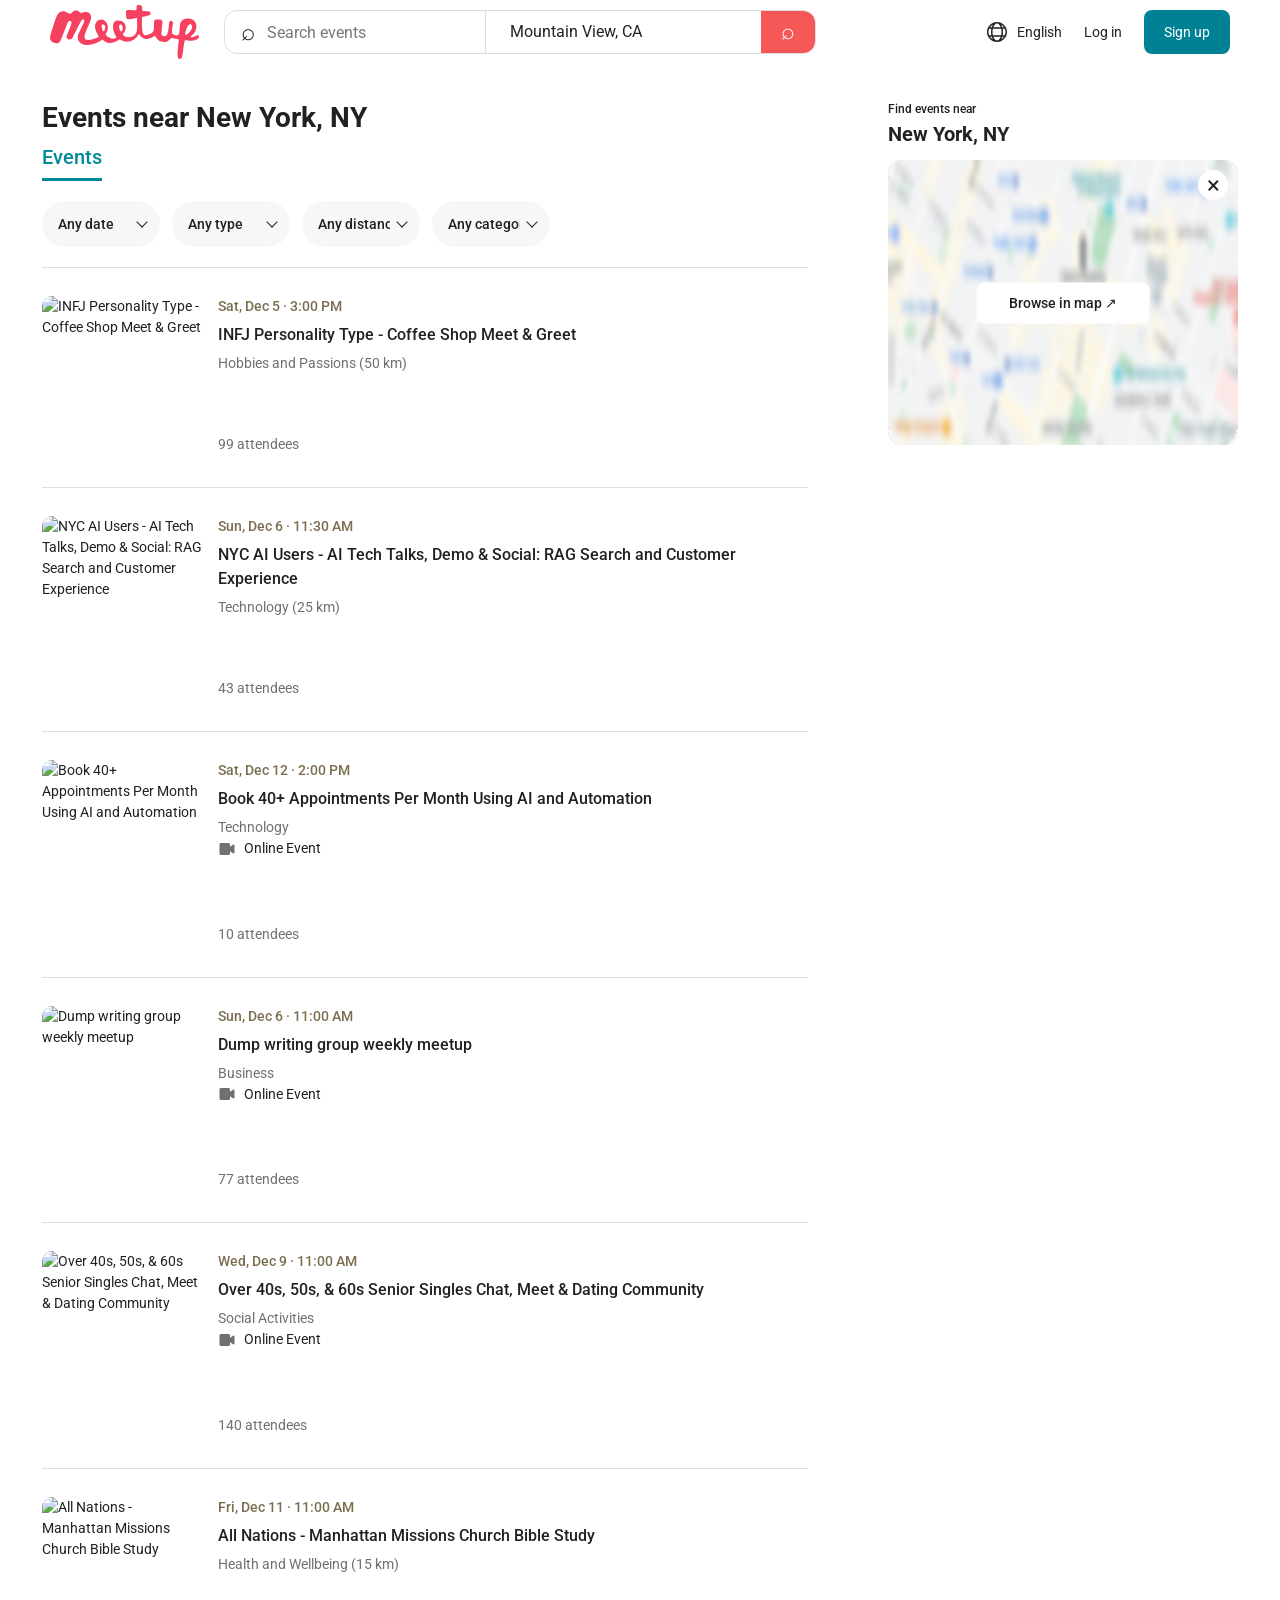
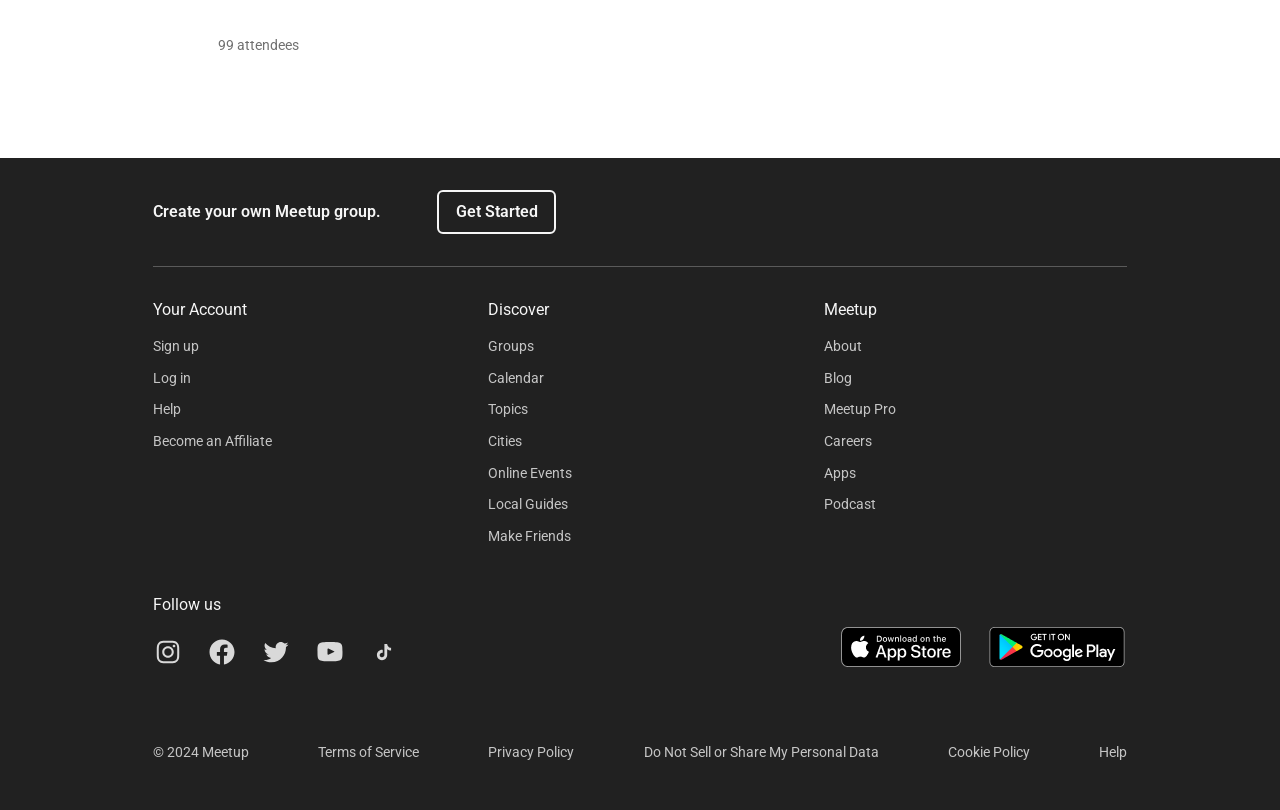
==== commit 790a917b: "Update event dates and fix mobile layout" ====
--- a/events.html
+++ b/events.html
@@ -62,7 +62,7 @@
 
     <main class="events-page">
       <div class="events-layout">
-        
+
         <!-- EVENTS CONTENT -->
 
         <section class="events-content" aria-labelledby="events-title">
@@ -163,72 +163,149 @@
       </div>
     </main>
 
-    <!-- FOOTER -->
+   <!-- =====================================================
+         FOOTER
+    ====================================================== -->
 
     <footer class="footer">
-      <div class="footer__container">
+      <div class="container footer__container">
+        <!-- Footer top -->
+
         <div class="footer__top">
-          <p>Create your own Meetup group.</p>
-          <a href="#" class="footer__button">Get Started</a>
-        </div>
-
-        <div class="footer__divider"></div>
+          <span> Create your own Meetup group. </span>
+
+          <a href="#" class="footer__button"> Get Started </a>
+        </div>
+
+        <div class="footer__line"></div>
+
+        <!-- Footer columns -->
 
         <div class="footer__columns">
           <div class="footer__column">
-            <h2>Your Account</h2>
-            <a href="#">Sign up</a>
-            <a href="#">Log in</a>
-            <a href="#">Help</a>
-            <a href="#">Become an Affiliate</a>
+            <h3>Your Account</h3>
+
+            <a href="#"> Sign up </a>
+
+            <a href="#"> Log in </a>
+
+            <a href="#"> Help </a>
+
+            <a href="#"> Become an Affiliate </a>
           </div>
 
           <div class="footer__column">
-            <h2>Discover</h2>
-            <a href="#">Groups</a>
-            <a href="#">Calendar</a>
-            <a href="#">Topics</a>
-            <a href="#">Cities</a>
-            <a href="#">Online Events</a>
-            <a href="#">Local Guides</a>
-            <a href="#">Make Friends</a>
+            <h3>Discover</h3>
+
+            <a href="#"> Groups </a>
+
+            <a href="#"> Calendar </a>
+
+            <a href="#"> Topics </a>
+
+            <a href="#"> Cities </a>
+
+            <a href="#"> Online Events </a>
+
+            <a href="#"> Local Guides </a>
+
+            <a href="#"> Make Friends </a>
           </div>
 
           <div class="footer__column">
-            <h2>Meetup</h2>
-            <a href="#">About</a>
-            <a href="#">Blog</a>
-            <a href="#">Meetup Pro</a>
-            <a href="#">Careers</a>
-            <a href="#">Apps</a>
-            <a href="#">Podcast</a>
-          </div>
-        </div>
-
-        <div class="footer__social">
-          <p>Follow us</p>
-
-          <div class="footer__social-links">
-            <a href="#" aria-label="Facebook">Facebook</a>
-            <a href="#" aria-label="Twitter">Twitter</a>
-            <a href="#" aria-label="YouTube">YouTube</a>
-            <a href="#" aria-label="Instagram">Instagram</a>
-            <a href="#" aria-label="TikTok">TikTok</a>
-          </div>
-        </div>
+            <h3>Meetup</h3>
+
+            <a href="#"> About </a>
+
+            <a href="#"> Blog </a>
+
+            <a href="#"> Meetup Pro </a>
+
+            <a href="#"> Careers </a>
+
+            <a href="#"> Apps </a>
+
+            <a href="#"> Podcast </a>
+          </div>
+        </div>
+
+        <!-- Footer social and apps -->
+
+        <div class="footer__middle">
+          <div class="footer__social">
+            <span> Follow us </span>
+
+            <div class="footer__social-icons">
+              <a href="#">
+                <img
+                  src="./images/icons/Link - Instagram.svg"
+                  alt="Instagram"
+                />
+              </a>
+
+              <a href="#">
+                <img
+                  src="./images/icons/Link - Meetup on Facebook.svg"
+                  alt="Facebook"
+                />
+              </a>
+
+              <a href="#">
+                <img
+                  src="./images/icons/Link - Meetup on Twitter.svg"
+                  alt="Twitter"
+                />
+              </a>
+
+              <a href="#">
+                <img
+                  src="./images/icons/Link - Meetup on YouTube.svg"
+                  alt="YouTube"
+                />
+              </a>
+
+              <a href="#">
+                <img src="./images/icons/Link - TikTok.svg" alt="TikTok" />
+              </a>
+            </div>
+          </div>
+
+          <div class="footer__apps">
+            <a href="#" aria-label="Google Play">
+              <img
+                src="./images/page1/download_en-US.svg fill.png"
+                alt="Get it on Google Play"
+              />
+            </a>
+
+            <a href="#" aria-label="App Store">
+              <img
+                src="./images/page1/Link - Download app from Google Play → download_en-US.svg.png"
+                alt="Download on the App Store"
+              />
+            </a>
+          </div>
+        </div>
+
+        <!-- Footer legal -->
 
         <div class="footer__legal">
-          <span>© 2024 Meetup</span>
-          <a href="#">Terms of Service</a>
-          <a href="#">Privacy Policy</a>
-          <a href="#">Do Not Sell or Share My Personal Data</a>
-          <a href="#">Cookie Policy</a>
-          <a href="#">Help</a>
+          <span> © 2024 Meetup </span>
+
+          <a href="#"> Terms of Service </a>
+
+          <a href="#"> Privacy Policy </a>
+
+          <a href="#"> Do Not Sell or Share My Personal Data </a>
+
+          <a href="#"> Cookie Policy </a>
+
+          <a href="#"> Help </a>
         </div>
       </div>
     </footer>
 
-    <!-- JAVASCRIPT -->
+    <!-- JavaScript -->
 
     <script src="./scripts/script.js"></script>
   </body>
--- a/styles/events.css
+++ b/styles/events.css
@@ -646,129 +646,190 @@
   background-color: #f6f7f8;
 }
 
-/* =====================================================
+/* =========================================================
    FOOTER
-===================================================== */
+========================================================= */
 
 .footer {
   width: 100%;
-  padding: 28px 0 24px;
-
-  background-color: var(--color-footer);
-  color: #eeeeee;
+  padding: 32px 0 48px;
+  box-sizing: border-box;
+  background-color: #212121;
+  color: #f6f6f6;
 }
 
 .footer__container {
-  width: min(var(--container-width), calc(100% - 48px));
+  width: calc(100% - 48px);
+  max-width: 974px;
   margin: 0 auto;
-}
+  box-sizing: border-box;
+}
+
+/* Верхняя строка */
 
 .footer__top {
   display: flex;
   align-items: center;
-  gap: 24px;
-
-  padding-bottom: 20px;
-
-  font-size: 13px;
+  gap: 56px;
+  padding-bottom: 32px;
+}
+
+.footer__top span {
+  font-size: 16px;
+  line-height: 1.4;
+  font-weight: 600;
 }
 
 .footer__button {
-  display: inline-flex;
+  width: 119px;
+  height: 44px;
+  flex-shrink: 0;
+  display: flex;
   align-items: center;
   justify-content: center;
-
-  min-height: 34px;
-  padding: 0 16px;
-
-  border: 1px solid #ffffff;
-  border-radius: 5px;
-
-  color: #ffffff;
-  white-space: nowrap;
+  box-sizing: border-box;
+  border: 2px solid #f6f6f6;
+  border-radius: 6px;
+  color: #f6f6f6;
+  font-size: 16px;
+  font-weight: 600;
+  text-decoration: none;
 }
 
 .footer__button:hover {
-  background-color: #333333;
-}
-
-.footer__divider {
+  background-color: #f6f6f6;
+  color: #212121;
+}
+
+.footer__line {
+  width: 100%;
   height: 1px;
-  margin-bottom: 22px;
-
-  background-color: #444444;
-}
+  background-color: #5a5a5a;
+}
+
+/* Три колонки */
 
 .footer__columns {
   display: grid;
   grid-template-columns: repeat(3, minmax(0, 1fr));
   gap: 32px;
+  margin-top: 32px;
 }
 
 .footer__column {
   display: flex;
   flex-direction: column;
   align-items: flex-start;
-  gap: 5px;
-
-  font-size: 12px;
-}
-
-.footer__column h2 {
-  margin-bottom: 2px;
-
-  font-size: 13px;
-  font-weight: 500;
+  gap: 12px;
+}
+
+.footer__column h3 {
+  margin: 0 0 4px;
+  font-size: 16px;
+  line-height: 1.4;
+  font-weight: 400;
 }
 
 .footer__column a {
   color: #c5c5c5;
+  font-size: 14px;
+  line-height: 1.4;
+  text-decoration: none;
 }
 
 .footer__column a:hover {
   color: #ffffff;
+  text-decoration: underline;
+}
+
+/* Социальные сети и магазины приложений */
+
+.footer__middle {
+  display: flex;
+  align-items: flex-end;
+  justify-content: space-between;
+  gap: 32px;
+  margin-top: 48px;
 }
 
 .footer__social {
-  margin-top: 30px;
-}
-
-.footer__social > p {
-  margin-bottom: 10px;
-
-  font-size: 13px;
-}
-
-.footer__social-links {
-  display: flex;
-  flex-wrap: wrap;
+  display: flex;
+  flex-direction: column;
   gap: 20px;
 }
 
-.footer__social-links a {
-  color: #d5d5d5;
-  font-size: 11px;
-}
-
-.footer__social-links a:hover {
+.footer__social > span {
+  font-size: 16px;
+  line-height: 1.4;
+}
+
+.footer__social-icons {
+  display: flex;
+  align-items: center;
+  gap: 24px;
+}
+
+.footer__social-icons a {
+  width: 30px;
+  height: 30px;
+  flex-shrink: 0;
+  display: flex;
+  align-items: center;
+  justify-content: center;
+}
+
+.footer__social-icons img {
+  display: block;
+  width: 30px;
+  height: 30px;
+  object-fit: contain;
+}
+
+.footer__apps {
+  display: flex;
+  align-items: center;
+  gap: 16px;
+}
+
+.footer__apps a {
+  width: 140px;
+  height: 40px;
+  flex-shrink: 0;
+  display: block;
+}
+
+.footer__apps img {
+  display: block;
+  width: 140px;
+  height: 40px;
+  object-fit: contain;
+}
+
+/* Нижняя строка */
+
+.footer__legal {
+  display: flex;
+  align-items: center;
+  justify-content: space-between;
+  gap: 16px;
+  margin-top: 76px;
+  white-space: nowrap;
+}
+
+.footer__legal span,
+.footer__legal a {
+  color: #c5c5c5;
+  font-size: 14px;
+  line-height: 1.4;
+  font-weight: 400;
+  text-decoration: none;
+}
+
+.footer__legal a:hover {
   color: #ffffff;
-}
-
-.footer__legal {
-  display: flex;
-  flex-wrap: wrap;
-  align-items: center;
-  gap: 14px 22px;
-
-  margin-top: 30px;
-
-  color: #c5c5c5;
-  font-size: 11px;
-}
-
-.footer__legal span {
-  color: #eeeeee;
-}
+  text-decoration: underline;
+}
+
 
 /* =====================================================
    RESPONSIVE LAYOUT — TABLET
@@ -1560,4 +1621,19 @@
 /* Исправление скрытия карточек при фильтрации */
 .event-card[hidden] {
   display: none !important;
+}
+
+/* Камера и Online Event в одну строку */
+.event-card__online-badge {
+  display: inline-flex !important;
+  align-items: center;
+  gap: 8px;
+}
+
+.event-card__online-badge .event-icon {
+  display: inline-block !important;
+  width: 18px;
+  height: 18px;
+  flex-shrink: 0;
+  margin: 0;
 }
